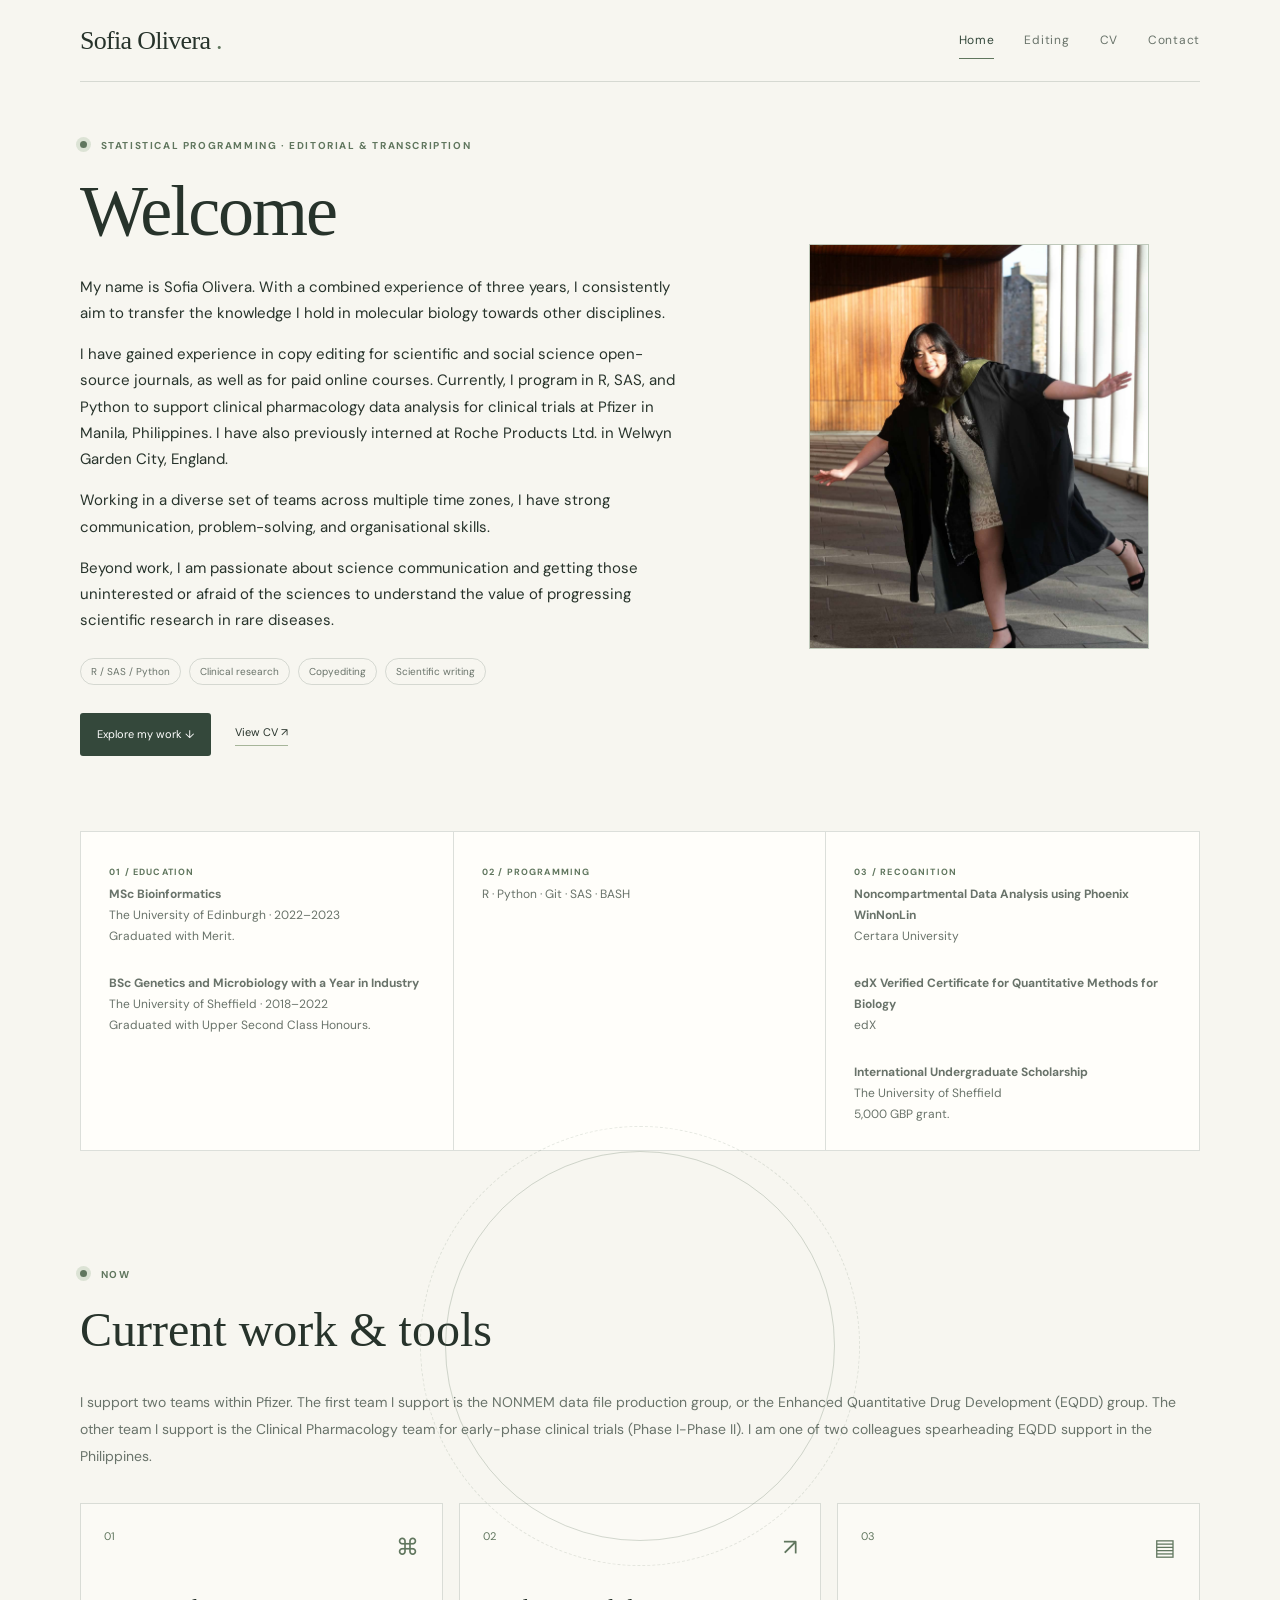
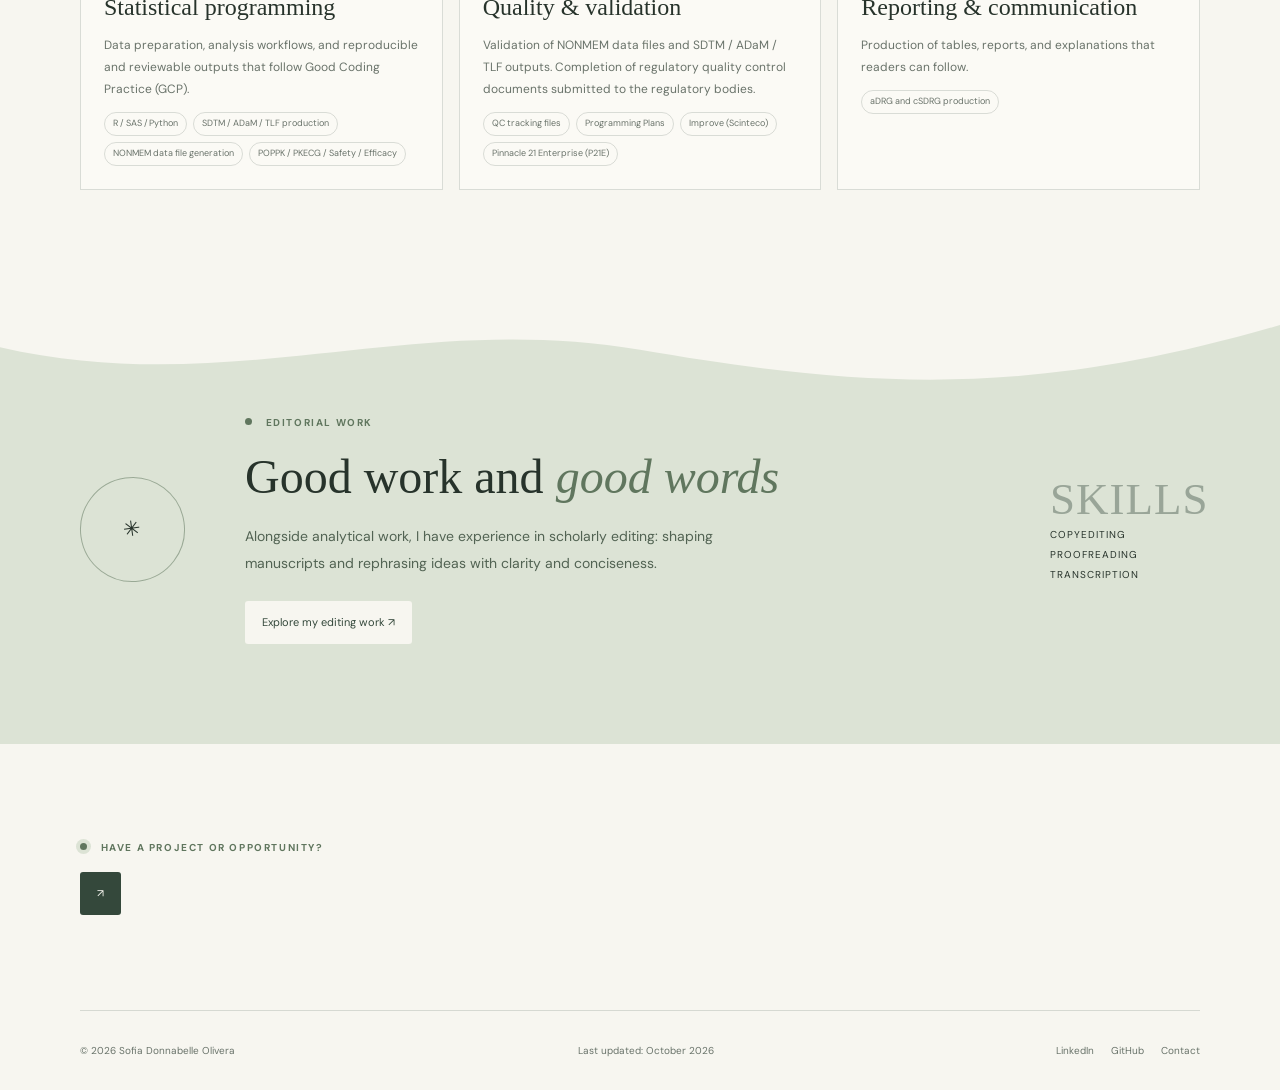
==== index.html @ 499074eb "Update index.html" ====
<!DOCTYPE html>
<html lang="en">
 <head>
  <meta charset="utf-8"/>
  <meta content="width=device-width,initial-scale=1" name="viewport"/>
  <meta content="Portfolio of Sofia Donnabelle Olivera, statistical programmer and publishing editor." name="description"/>
  <title>
   Sofia Donnabelle Olivera &mdash; Statistical Programming &amp; Editor
  </title>
  <link href="https://fonts.googleapis.com" rel="preconnect"/>
  <link href="https://fonts.googleapis.com/css2?family=DM+Sans:wght@400;500;600;700&amp;family=DM+Serif+Display&amp;display=swap" rel="stylesheet"/>
  <link href="styles.css" rel="stylesheet"/>
  <script defer="" src="script.js">
  </script>
 </head>
 <body>
  <header class="header">
   <a class="brand" href="index.html">
    Sofia Olivera
    <span>
     .
    </span>
   </a>
   <button aria-expanded="false" class="menu">
    Menu ＋
   </button>
   <nav aria-label="Main navigation">
    <a class="active" href="index.html">
     Home
    </a>
    <a href="editing.html">
     Editing
    </a>
    <a href="cv.html">
     CV
    </a>
    <a href="contact.html">
     Contact
    </a>
   </nav>
  </header>
  <main class="enter">
   <section class="hero wrap">
    <div class="hero-copy">
     <p class="eyebrow">
      Statistical programming &middot; Editorial &amp; transcription
     </p>
     <h1>
      Welcome
     </h1>
     <p>
      My name is Sofia Olivera. With a combined experience of three years, I consistently aim to transfer the knowledge I hold in molecular biology towards other disciplines. 
     </p>
     <p>
      I have gained experience in copy editing for scientific and social science open-source journals, as well as for paid online courses. Currently, I program in R, SAS, and Python to support clinical pharmacology data analysis for clinical trials at Pfizer in Manila, Philippines. I have also previously interned at Roche Products Ltd. in Welwyn Garden City, England.
     </p>
     <p>
      Working in a diverse set of teams across multiple time zones, I have strong communication, problem-solving, and organisational skills. 
      </p>
      <p>
      Beyond work, I am passionate about science communication and getting those uninterested or afraid of the sciences to understand the value of progressing scientific research in rare diseases.
     </p>
     <div class="tags">
      <span>
       R / SAS / Python
      </span>
      <span>
       Clinical research
      </span>
      <span>
       Copyediting
      </span>
      <span>
       Scientific writing
      </span>
     </div>
     <div class="actions">
      <a class="button" href="#work">
       Explore my work &darr;
      </a>
      <a class="link" href="cv.html">
       View CV &nearrow;
      </a>
     </div>
    </div>
    <div class="visual">
     <div class="orbit">
     </div>
     <div class="orbit two">
     </div>
     <div class="portrait">
      <img alt="Profile picture" src="Cropped%20Grad.jpeg"/>
     </div>
    </div>
   </section>
   <section class="profile wrap reveal">
    <article class="mini">
     <small>
      01 / Education
     </small>
     <p>
      <strong>
      MSc Bioinformatics
      </strong>
      <br/>
      The University of Edinburgh &middot; 2022–2023
      <br/>
      Graduated with Merit.
     </p>
      <br/>
     <p>
      <strong>
      BSc Genetics and Microbiology with a Year in Industry
      </strong>
      <br/>
      The University of Sheffield &middot; 2018–2022
      <br/>
      Graduated with Upper Second Class Honours.
     </p>
    </article>
    <article class="mini">
     <small>
      02 / Programming
     </small>
     <p>
      R &middot; Python &middot; Git &middot; SAS &middot; BASH
     </p>
    </article>
    <article class="mini">
     <small>
      03 / Recognition
     </small>
     <p>
      <strong>Noncompartmental Data Analysis using Phoenix WinNonLin</strong>
      <br/> Certara University 
     </p>
     <br/>
     <p>
      <strong>edX Verified Certificate for Quantitative Methods for Biology</strong>
      <br/> edX
     </p>
     <br/>
     <p>
      <strong>International Undergraduate Scholarship</strong>
      <br/>
      The University of Sheffield
      <br/>
      5,000 GBP grant.
     </p>
    </article>
   </section>
   <section class="section wrap" id="work">
    <div class="heading reveal">
     <div>
      <p class="eyebrow">
       Now
      </p>
      <h2>
       Current work &amp; tools
      </h2>
     </div>
    </div>
    <div class="work-description">
    <p>
     I support two teams within Pfizer. The first team I  support is the NONMEM data file production group, or the Enhanced Quantitative Drug Development (EQDD) group. The other team I support is the Clinical Pharmacology team for early-phase clinical trials (Phase I-Phase II). I am one of two colleagues spearheading EQDD support in the Philippines.
    </p>
    </div>
    <div class="cards">
     <article class="card reveal">
      <div class="cardtop">
       <span>
        01
       </span>
       <span class="symbol">
        ⌘
       </span>
      </div>
      <h3>
       Statistical programming
      </h3>
      <p>
       Data preparation, analysis workflows, and reproducible and reviewable outputs that follow Good Coding Practice (GCP).
      </p>
      <div class="cardtags">
       <span>
        R / SAS /Python
       </span>
       <span>
        SDTM / ADaM / TLF production
       </span>
       <span>
        NONMEM data file generation
       </span>
      <span>
       POPPK / PKECG / Safety / Efficacy
      </span>
      </div>
     </article>
     <article class="card reveal delay">
      <div class="cardtop">
       <span>
        02
       </span>
       <span class="symbol">
        &nearrow;
       </span>
      </div>
      <h3>
       Quality &amp; validation
      </h3>
      <p>
       Validation of NONMEM data files and SDTM / ADaM / TLF outputs. Completion of regulatory quality control documents submitted to the regulatory bodies.
      </p>
      <div class="cardtags">
       <span>
        QC tracking files
       </span>
       <span>
        Programming Plans
       </span>
       <span>
        Improve (Scinteco)
       </span>
       <span>
        Pinnacle 21 Enterprise (P21E)
       </span>
      </div>
     </article>
     <article class="card reveal delay2">
      <div class="cardtop">
       <span>
        03
       </span>
       <span class="symbol">
        ▤
       </span>
      </div>
      <h3>
       Reporting &amp; communication
      </h3>
      <p>
       Production of tables, reports, and explanations that readers can follow.
      </p>
      <div class="cardtags">
       <span>
        aDRG and cSDRG production
       </span>
      </div>
     </article>
    </div>
   </section>
   <div aria-hidden="true" class="wave">
    <svg preserveaspectratio="none" viewbox="0 0 1440 180">
     <path d="M0 80C260 180 460 10 720 85S1160 175 1440 38V180H0Z">
     </path>
    </svg>
   </div>
   <section class="editorial">
    <div class="editorial-inner wrap reveal">
     <div class="stamp">
      <b>
       ✳
      </b>
     </div>
     <div>
      <p class="eyebrow">
       Editorial work
      </p>
      <h2>
       Good work and
       <em>
        good words
       </em>
      </h2>
      <p class="intro">
       Alongside analytical work, I have experience in scholarly editing: shaping manuscripts and rephrasing ideas with clarity and conciseness.
      </p>
      <a class="button light" href="editing.html">
       Explore my editing work &nearrow;
      </a>
     </div>
     <div class="side">
      <b>
       Skills
      </b>
      Copyediting
      <br/>
      Proofreading
      <br/>
      Transcription
     </div>
    </div>
   </section>
   <section class="connect wrap reveal">
    <p class="eyebrow">
     Have a project or opportunity?
    </p>
     <a aria-label="Contact" class="button dark" href="contact.html">
      &nearrow;
     </a>
    </div>
   </section>
  </main>
  <footer class="wrap">
   <span>
    &copy;
    <span data-year="">
    </span>
    Sofia Donnabelle Olivera
   </span>
   <span>
    Last updated: October 2026
   </span>
   <div class="footlinks">
    <a href="www.linkedin.com/in/sofia-donnabelle-olivera">
     LinkedIn
    </a>
    <a href="https://github.com/oliveramds/">
     GitHub
    </a>
    <a href="contact.html">
     Contact
    </a>
   </div>
  </footer>
 </body>
</html>
---- styles.css ----
:root {
    --paper:#f7f6f0;
    --cream:#efeee5;
    --sage:#a6b59a;
    --sage-light:#dce3d5;
    --sage-dark:#60765e;
    --forest:#34483b;
    --ink:#27332b;
    --muted:#69736a;
    --line:rgba(52,72,59,.17);
    --white:#fffefa;
    --serif:Georgia,'Times New Roman',serif;
    --sans:'DM Sans',Arial,sans-serif
}
* {
    box-sizing:border-box
}
html {
    scroll-behavior:smooth;
    scroll-padding-top:90px
}
body {
    margin:0;
    background:var(--paper);
    color:var(--ink);
    font:15px/1.75 var(--sans);
    -webkit-font-smoothing:antialiased
}
a {
    color:inherit;
    text-decoration:none
}
::selection {
    background:var(--sage-light)
}
.wrap {
    width:min(1120px,calc(100% - 48px));
    margin:auto
}
.header {
    height:82px;
    border-bottom:1px solid var(--line);
    display:flex;
    align-items:center;
    justify-content:space-between;
    width:min(1120px,calc(100% - 48px));
    margin:auto
}
.brand {
    font:26px var(--serif);
    letter-spacing:-.7px
}
.brand span {
    color:var(--sage-dark)
}
nav {
    display:flex;
    gap:30px
}
nav a {
    font-size:12px;
    letter-spacing:.06em;
    color:var(--muted);
    padding:8px 0;
    position:relative
}
nav a:after {
    content:'';
    position:absolute;
    bottom:0;
    left:0;
    right:100%;
    height:1px;
    background:var(--sage-dark);
    transition:right .3s
}
nav a:hover:after,nav a.active:after {
    right:0
}
nav a.active,nav a:hover {
    color:var(--forest)
}
.menu {
    display:none;
    background:none;
    border:1px solid var(--line);
    padding:8px 12px;
    color:var(--forest);
    border-radius:20px
}
.eyebrow {
    font-size:10px;
    letter-spacing:.16em;
    text-transform:uppercase;
    color:var(--sage-dark);
    font-weight:bold;
    margin:0 0 18px
}
.eyebrow:before {
    content:' ';
    display:inline-block;
    width:7px;
    height:7px;
    background:var(--sage-dark);
    border-radius:50%;
    margin:0 10px 1px 0;
    box-shadow:0 0 0 4px var(--sage-light)
}
h1,h2,h3 {
    font-weight:400
}
h1 {
    font:clamp(46px,6vw,72px)/1.07 var(--serif);
    letter-spacing:-2px;
    margin:0 0 24px
}
h1 em,h2 em {
    color:var(--sage-dark);
    font-weight:400
}
.intro {
    max-width:540px;
    color:var(--muted);
    font-size:14px;
    line-height:1.95
}
.hero {
    min-height:600px;
    display:grid;
    grid-template-columns:1.15fr .85fr;
    gap:7%;
    align-items:center;
    padding-top:55px;
    padding-bottom:75px
}
.tags {
    display:flex;
    flex-wrap:wrap;
    gap:8px;
    margin:24px 0 28px
}
.tags span {
    border:1px solid var(--line);
    border-radius:30px;
    padding:4px 10px;
    font-size:10px;
    color:var(--muted)
}
.actions {
    display:flex;
    gap:24px;
    align-items:center
}
.button {
    display:inline-flex;
    align-items:center;
    gap:18px;
    padding:12px 17px;
    background:var(--forest);
    color:white;
    border-radius:3px;
    font-size:11px;
    transition:transform .25s,background .25s
}
.button:hover {
    transform:translateY(-3px);
    background:#24372b
}
.link {
    display:inline-flex;
    gap:9px;
    border-bottom:1px solid var(--sage);
    padding-bottom:3px;
    font-size:11px
}
.portrait {
    height:405px;
    width:min(100%,340px);
    margin:auto;
    position:relative;
    border-radius:4;
    background:var(--sage-light);
    border:1px solid var(--line);
    display:grid;
    place-items:center;
    overflow:hidden
}
.portrait img {
    width:100%;
    height:100%;
    object-fit:cover
}
.portrait-note {
    position:absolute;
    right:-18px;
    bottom:25px;
    background:var(--white);
    box-shadow:0 12px 30px #34483b16;
    padding:13px 17px;
    font:15px/1.4 var(--serif)
}
.orbit {
    position:absolute;
    border:1px solid #60765e44;
    border-radius:50%;
    width:390px;
    height:390px;
    left:50%;
    top:50%;
    transform:translate(-50%,-50%);
    pointer-events:none
}
.orbit.two {
    width:440px;
    height:440px;
    border-style:dashed;
    opacity:.6
}
.profile {
    display:grid;
    grid-template-columns:repeat(3,1fr);
    background:var(--white);
    border:1px solid var(--line);
    margin-bottom:115px
}
.mini {
    padding:25px 28px;
    border-right:1px solid var(--line)
}
.mini:last-child {
    border:0
}
.mini small,.sample small {
    color:var(--sage-dark);
    font-size:9px;
    font-weight:bold;
    letter-spacing:.13em;
    text-transform:uppercase
}
.mini h2 {
    font:22px/1.3 var(--serif);
    margin:13px 0 7px
}
.mini p {
    font-size:12px;
    color:var(--muted);
    margin:0
}
.section {
    padding-bottom:115px
}
.heading {
    display:flex;
    justify-content:space-between;
    align-items:end;
    gap:30px;
    margin-bottom:32px
}
.heading h2,.editorial h2,.connect h2,.edit-intro h2 {
    font:clamp(35px,4vw,48px)/1.15 var(--serif);
    margin:0
}
.heading .intro {
    max-width:330px;
    font-size:12px;
    margin-bottom:4px
}
.cards {
    display:grid;
    grid-template-columns:repeat(3,1fr);
    gap:16px
}
.card {
    padding:23px;
    border:1px solid var(--line);
    background:#fffefa88;
    min-height:245px;
    transition:transform .3s,background .3s,border .3s
}
.card:hover {
    transform:translateY(-5px);
    background:var(--white);
    border-color:#60765e80
}
.cardtop {
    display:flex;
    justify-content:space-between;
    color:var(--sage-dark);
    font-size:11px
}
.symbol {
    font-size:23px
}
.card h3 {
    font:24px/1.25 var(--serif);
    margin:25px 0 10px
}
.card p {
    font-size:12px;
    color:var(--muted);
    line-height:1.85
}
.cardtags {
    display:flex;
    gap:6px;
    flex-wrap:wrap
}
.cardtags span {
    font-size:9px;
    border:1px solid var(--line);
    border-radius:20px;
    padding:3px 8px;
    color:var(--muted)
}
.note {
    font-size:10px;
    color:var(--muted);
    margin-top:22px
}
.wave {
    height:95px;
    margin-bottom:-1px
}
.wave svg {
    width:100%;
    height:100%;
    display:block
}
.wave path {
    fill:var(--sage-light)
}
.editorial {
    background:var(--sage-light);
    padding:15px 0 100px
}
.editorial-inner {
    display:grid;
    grid-template-columns:120px 1fr 150px;
    gap:45px;
    align-items:center
}
.stamp {
    width:105px;
    height:105px;
    border:1px solid #60765e88;
    border-radius:50%;
    display:grid;
    place-content:center;
    text-align:center;
    font:14px/1.4 var(--serif);
    transform:rotate(-8deg)
}
.stamp b {
    font-size:21px;
    font-weight:normal
}
.editorial .intro {
    color:#526353;
    max-width:500px;
    margin:18px 0 24px
}
.button.light {
    background:var(--paper);
    color:var(--forest)
}
.button.dark {
    background: var(--forest);
    color: var(--paper);
}
.side {
    font-size:10px;
    line-height:2;
    letter-spacing:.1em;
    text-transform:uppercase
}
.side b {
    font:45px var(--serif);
    color:#34483b66;
    display:block
}
.connect {
    padding-top:95px;
    padding-bottom:95px
}
.connect .eyebrow {
    margin-bottom:15px
}
.connect-row {
    display:flex;
    align-items:end;
    justify-content:space-between
}
.round {
    width:56px;
    height:56px;
    border:1px solid var(--sage-dark);
    border-radius:50%;
    display:grid;
    place-items:center;
    font-size:22px;
    transition:.25s
}
.round:hover {
    background:var(--forest);
    color:white;
    transform:rotate(45deg)
}
footer {
    border-top:1px solid var(--line);
    min-height:80px;
    display:flex;
    justify-content:space-between;
    align-items:center;
    gap:18px;
    color:var(--muted);
    font-size:10px
}
.footlinks {
    display:flex;
    gap:17px
}
.footlinks a:hover {
    color:var(--forest)
}
.innerhero {
    padding:95px 0 65px
}
.innerhero h1 {
    margin-bottom:20px
}
.narrow {
    max-width:570px
}
.indexline {
    display:flex;
    gap:25px;
    flex-wrap:wrap;
    border-top:1px solid var(--line);
    padding-top:22px;
    margin-top:28px;
    color:var(--sage-dark);
    font-size:10px;
    text-transform:uppercase;
    letter-spacing:.1em
}
.editlayout {
    display:grid;
    grid-template-columns:.85fr 1.15fr;
    gap:75px;
    padding:30px 0 100px
}
.edit-intro h2 {
    margin-bottom:20px
}
.edit-intro p:last-child {
    color:var(--muted);
    font-size:13px
}
.service {
    display:grid;
    grid-template-columns:35px 1fr 20px;
    gap:15px;
    padding:23px 0;
    border-top:1px solid var(--line)
}
.service small {
    color:var(--sage-dark)
}
.service h3 {
    font:23px var(--serif);
    margin:0 0 7px
}
.service p {
    font-size:12px;
    color:var(--muted);
    margin:0
}
.samples {
    background:var(--cream);
    padding:75px 0
}
.samplegrid {
    display:grid;
    grid-template-columns:repeat(2,1fr);
    gap:16px
}
.sample {
    background:var(--white);
    border:1px solid var(--line);
    padding:28px;
    min-height:225px
}
.sample h3 {
    font:26px var(--serif);
    margin:23px 0 10px
}
.sample p {
    font-size:12px;
    color:var(--muted)
}
.cvsection {
    display:grid;
    grid-template-columns:190px 1fr;
    gap:45px;
    padding:32px 0;
    border-top:1px solid var(--line)
}
.cvlabel {
    font-size:10px;
    color:var(--sage-dark);
    letter-spacing:.13em;
    text-transform:uppercase
}
.timeline {
    margin-bottom:30px
}
.timeline small {
    color:var(--sage-dark);
    font-size:10px;
    text-transform:uppercase;
    letter-spacing:.08em
}
.timeline h2 {
    font:26px var(--serif);
    margin:4px 0
}
.timeline p,.timeline li,.skill p {
    font-size:12px;
    color:var(--muted)
}
.skillgrid {
    display:grid;
    grid-template-columns:1fr 1fr;
    gap:18px
}
.skill h3 {
    font:20px var(--serif);
    margin-bottom:6px
}
.contacthero {
    display:grid;
    grid-template-columns:1fr .6fr;
    align-items:center;
    gap:70px;
    padding:85px 0 65px
}
.contactbadge {
    width:215px;
    height:215px;
    border:1px solid var(--sage);
    border-radius:50%;
    display:grid;
    place-content:center;
    text-align:center;
    font:22px/1.4 var(--serif);
    justify-self:center;
    transform:rotate(5deg)
}
.contactrow {
    display:grid;
    grid-template-columns:130px 1fr 20px;
    gap:15px;
    padding:22px 0;
    border-top:1px solid var(--line);
    align-items:center
}
.contactrow span:first-child {
    font-size:10px;
    color:var(--sage-dark);
    text-transform:uppercase;
    letter-spacing:.1em
}
.contactrow strong {
    font:23px var(--serif);
    font-weight:normal;
    overflow-wrap:anywhere
}
.contactnote {
    font-size:10px;
    color:var(--muted);
    padding-bottom:75px
}
.smallnote {
    font-size:10px;
    color:var(--muted)
}
.enter {
    animation:enter .45s ease both
}
.reveal {
    opacity:0;
    transform:translateY(16px);
    transition:opacity .65s ease,transform .65s cubic-bezier(.2,.7,.2,1)
}
.reveal.visible {
    opacity:1;
    transform:none
}
.delay {
    transition-delay:.12s
}
.delay2 {
    transition-delay:.22s
}
@keyframes enter {
    from {
        opacity:0;
        transform:translateY(8px)
    }
    to {
        opacity:1;
        transform:none
    }
}
@media(prefers-reduced-motion:reduce) {
    *,*:before,*:after {
        animation-duration:.01ms!important;
        transition-duration:.01ms!important;
        scroll-behavior:auto!important
    }
    .reveal {
        opacity:1;
        transform:none
    }
}
@media(max-width:800px) {
    .hero {
        gap:28px
    }
    .portrait {
        height:330px
    }
    .profile .mini {
        padding:22px 17px
    }
    .editorial-inner {
        grid-template-columns:85px 1fr 100px;
        gap:24px
    }
    .stamp {
        width:80px;
        height:80px
    }
    .editlayout {
        gap:35px
    }
    .contacthero {
        gap:30px
    }
}
@media(max-width:620px) {
    .wrap,.header {
        width:calc(100% - 36px)
    }
    .header {
        height:72px
    }
    .menu {
        display:block
    }
    nav {
        display:none;
        position:absolute;
        top:61px;
        left:0;
        right:0;
        background:var(--white);
        border:1px solid var(--line);
        padding:12px 18px;
        box-shadow:0 12px 28px #34483b12;
        flex-direction:column;
        gap:5px
    }
    nav.open {
        display:flex
    }
    nav a {
        padding:9px 0
    }
    .hero {
        grid-template-columns:1fr;
        padding-top:38px;
        gap:32px
    }
    .visual {
        order:0
    }
    .hero-copy {
        order:1
    }
    .portrait {
        height:285px;
        width:230px
    }
    .orbit {
        width:280px;
        height:280px
    }
    .orbit.two {
        width:315px;
        height:315px
    }
    .portrait-note {
        right:-34px;
        bottom:15px;
        font-size:12px;
        padding:10px 12px
    }
    h1 {
        font-size:clamp(43px,12vw,58px);
        letter-spacing:-1.5px
    }
    .profile {
        grid-template-columns:1fr;
        margin-bottom:75px
    }
    .mini {
        border-right:0;
        border-bottom:1px solid var(--line);
        padding:20px 22px
    }
    .mini:last-child {
        border-bottom:0
    }
    .section {
        padding-bottom:75px
    }
    .heading {
        display:block
    }
    .heading .intro {
        margin-top:15px
    }
    .cards,.samplegrid {
        grid-template-columns:1fr
    }
    .card {
        min-height:auto
    }
    .editorial {
        padding:10px 0 70px
    }
    .editorial-inner {
        grid-template-columns:1fr;
        gap:22px
    }
    .stamp {
        width:75px;
        height:75px
    }
    .side {
        display:none
    }
    .connect {
        padding:70px 0
    }
    .connect-row h2 {
        font-size:36px
    }
    .round {
        width:48px;
        height:48px;
        flex-shrink:0
    }
    footer {
        padding:20px 0;
        flex-wrap:wrap
    }
    footer>span:nth-child(2) {
        display:none
    }
    .innerhero {
        padding:65px 0 45px
    }
    .editlayout {
        grid-template-columns:1fr;
        gap:28px;
        padding:20px 0 70px
    }
    .samples {
        padding:60px 0
    }
    .cvsection {
        grid-template-columns:1fr;
        gap:10px;
        padding:25px 0
    }
    .skillgrid {
        grid-template-columns:1fr
    }
    .contacthero {
        grid-template-columns:1fr;
        padding:65px 0 50px;
        gap:30px
    }
    .contactbadge {
        width:165px;
        height:165px;
        justify-self:start;
        margin-left:18px;
        font-size:18px
    }
    .contactrow {
        grid-template-columns:70px 1fr 15px;
        gap:9px
    }
    .contactrow strong {
        font-size:17px
    }
    .contactnote {
        padding-bottom:50px
    }
}
.work-description {
    width: 100%;
    max-width: none;
    margin: 0 0 32px;
    color: var(--muted);
    font-size: 14px;
    line-height: 1.95;
}
.work-description p {
    margin: 0;
}
.sample-link {
    display: inline-flex;
    align-items: center;
    gap: 6px;
    color: var(--sage);
    font-weight: 600;
    text-decoration: underline;
    text-decoration-thickness: 1px;
    text-underline-offset: 4px;
    transition: color 0.2s ease;
}

.sample-link:hover {
    color: var(--ink);
}

.sample-link span {
    display: inline-block;
    transition: transform 0.2s ease;
}

.sample-link:hover span {
    transform: translate(3px, -3px);
}

.sample-link:focus-visible {
    outline: 2px solid var(--sage);
    outline-offset: 4px;
}
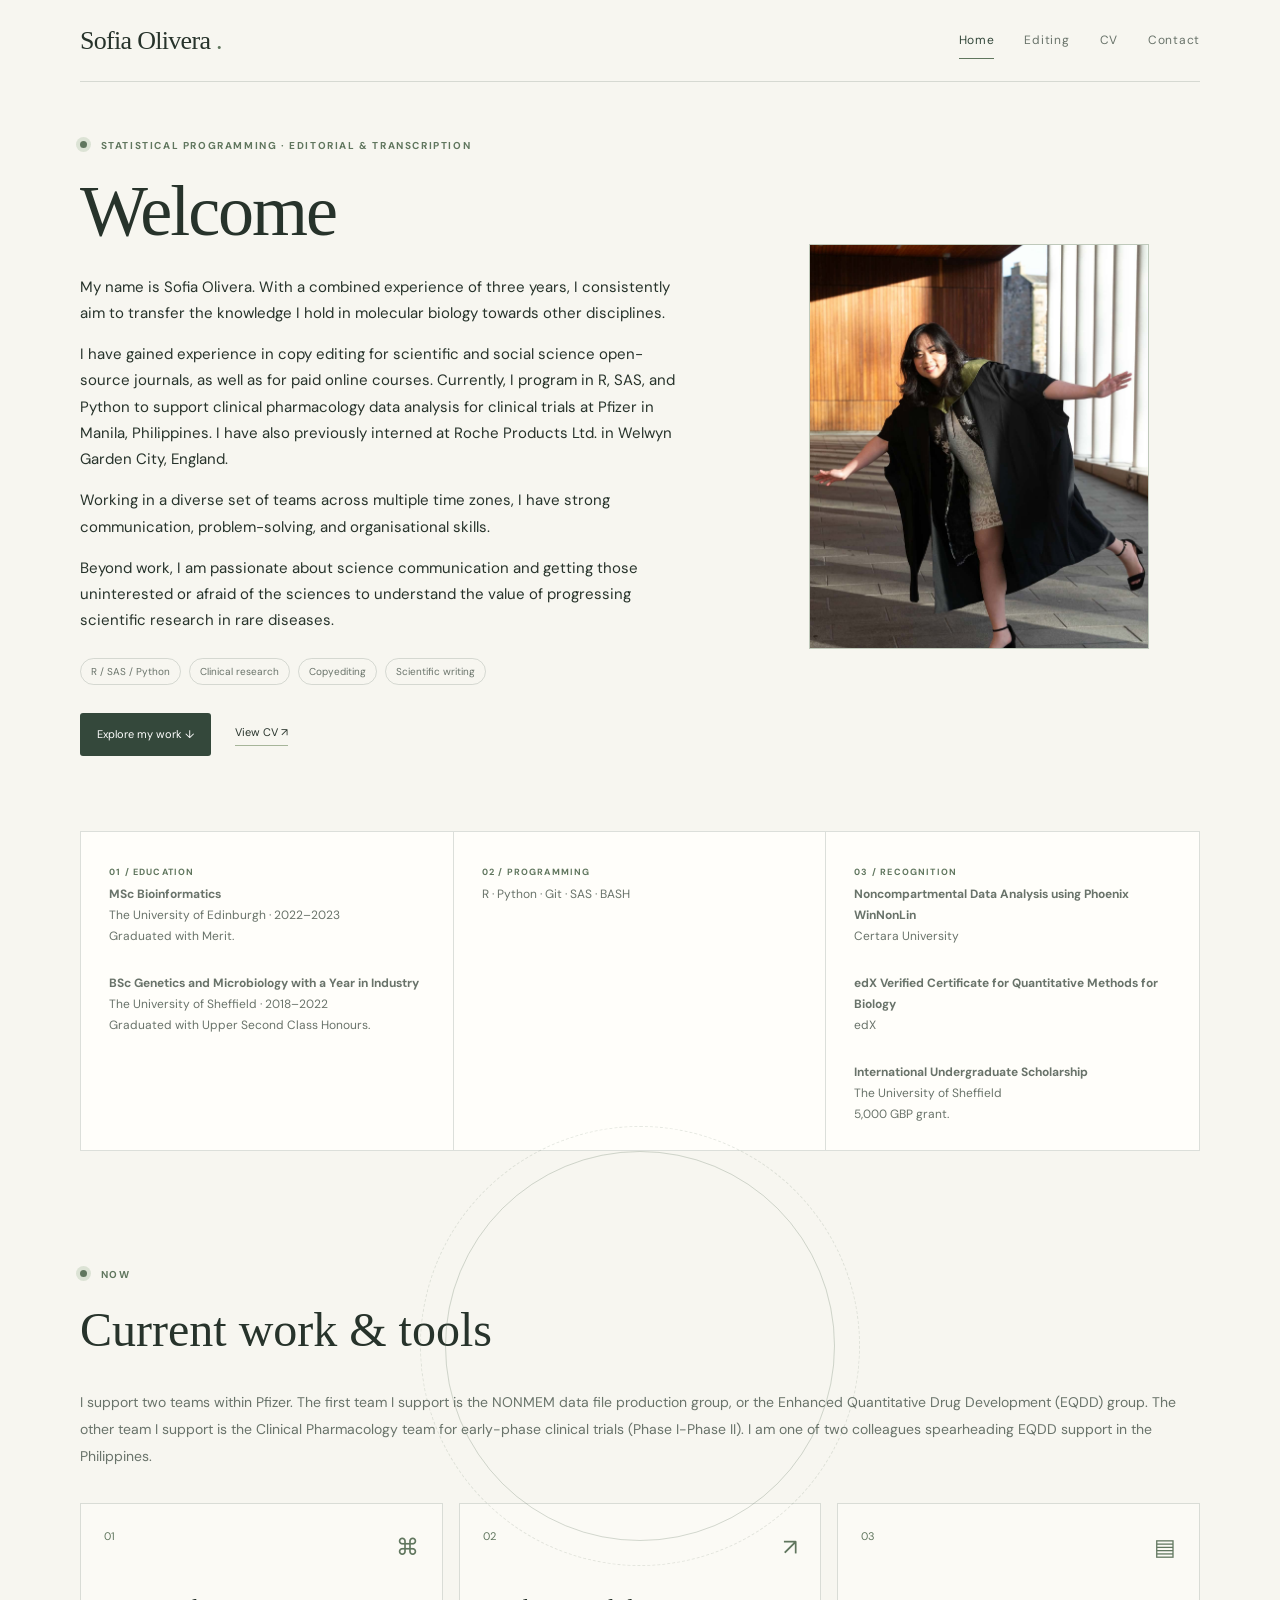
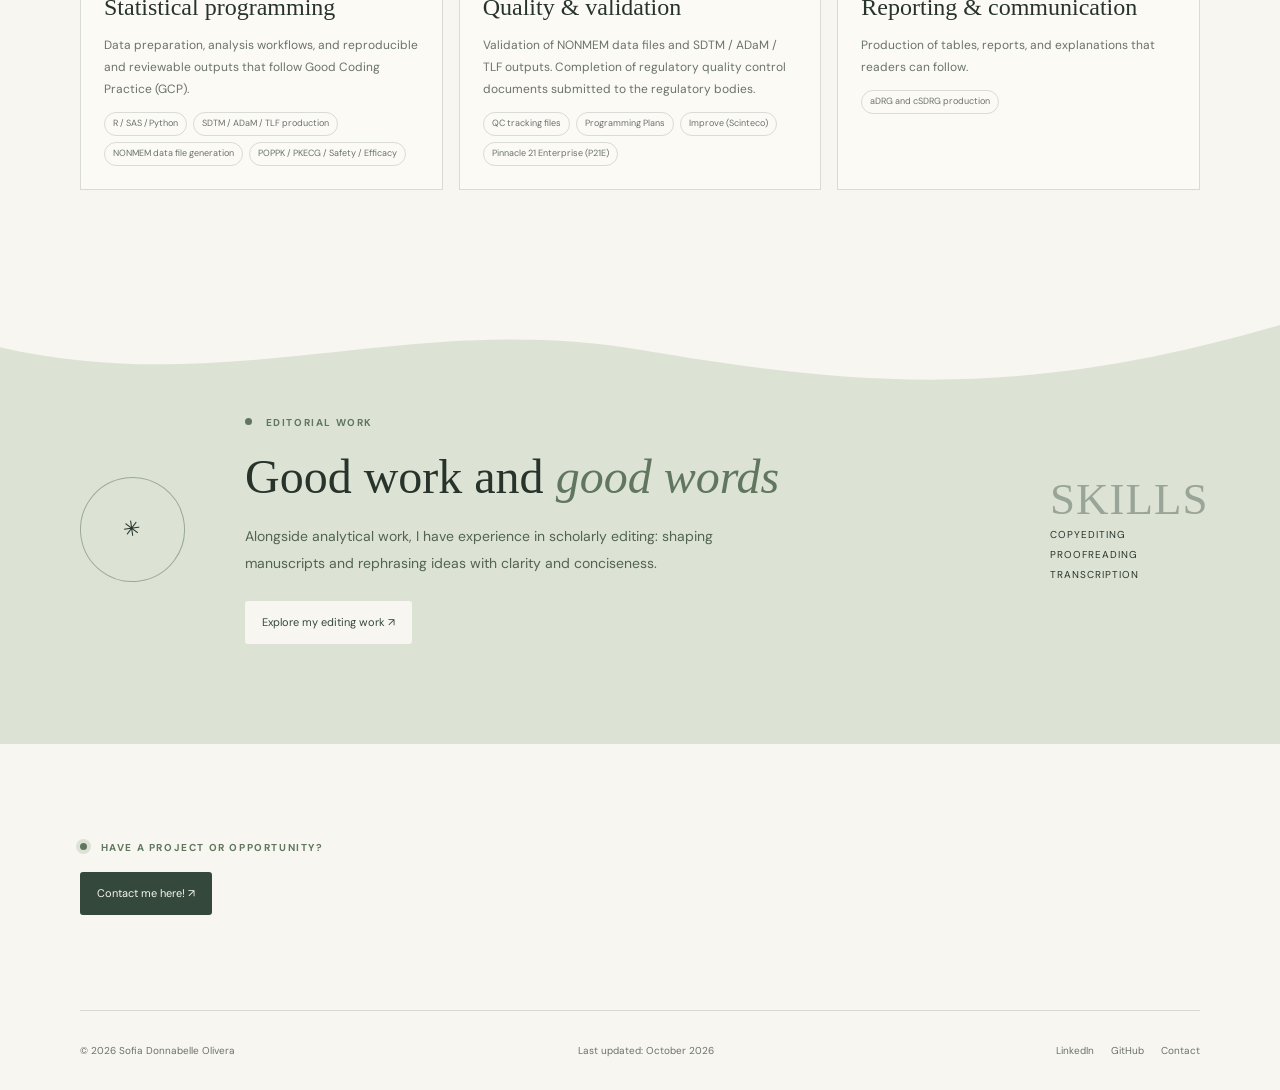
==== commit 4a6fa664: "Update index.html" ====
--- a/index.html
+++ b/index.html
@@ -296,7 +296,7 @@
      Have a project or opportunity?
     </p>
      <a aria-label="Contact" class="button dark" href="contact.html">
-      &nearrow;
+      Contact me here! &nearrow;
      </a>
     </div>
    </section>
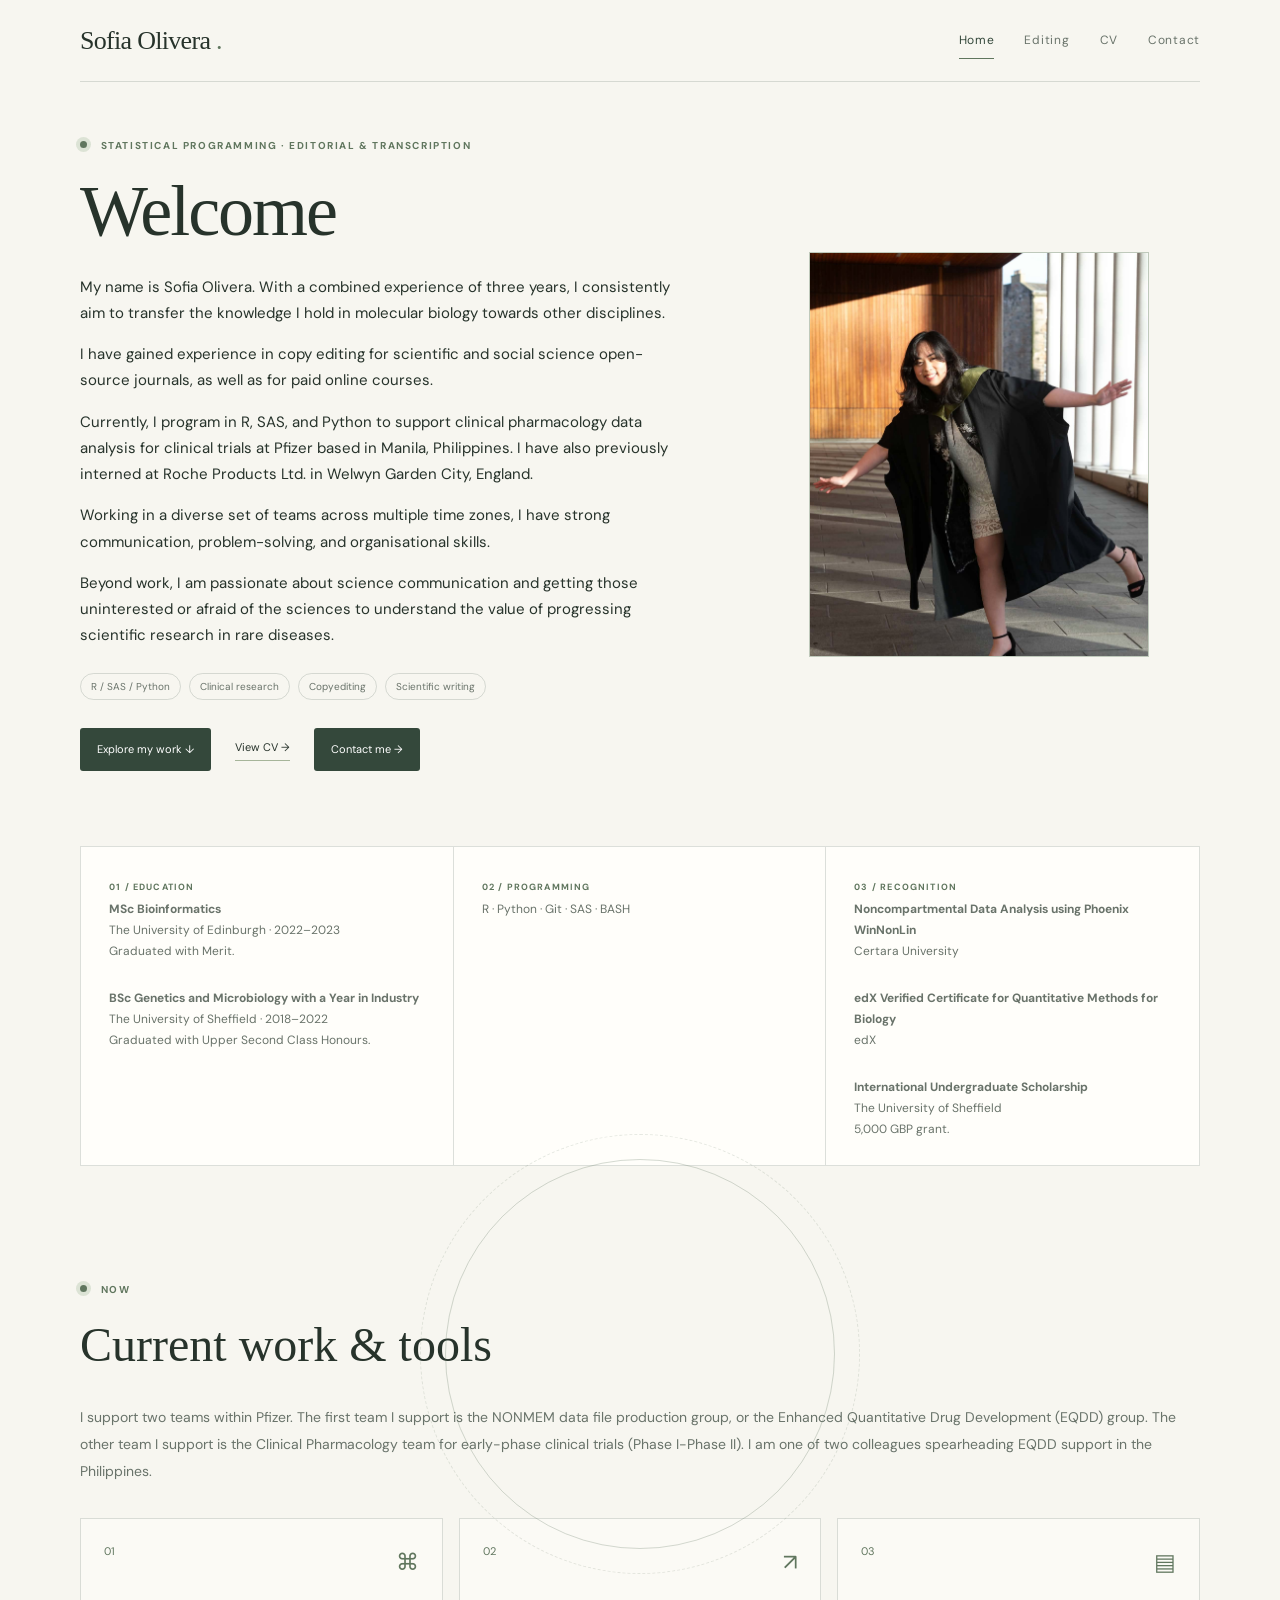
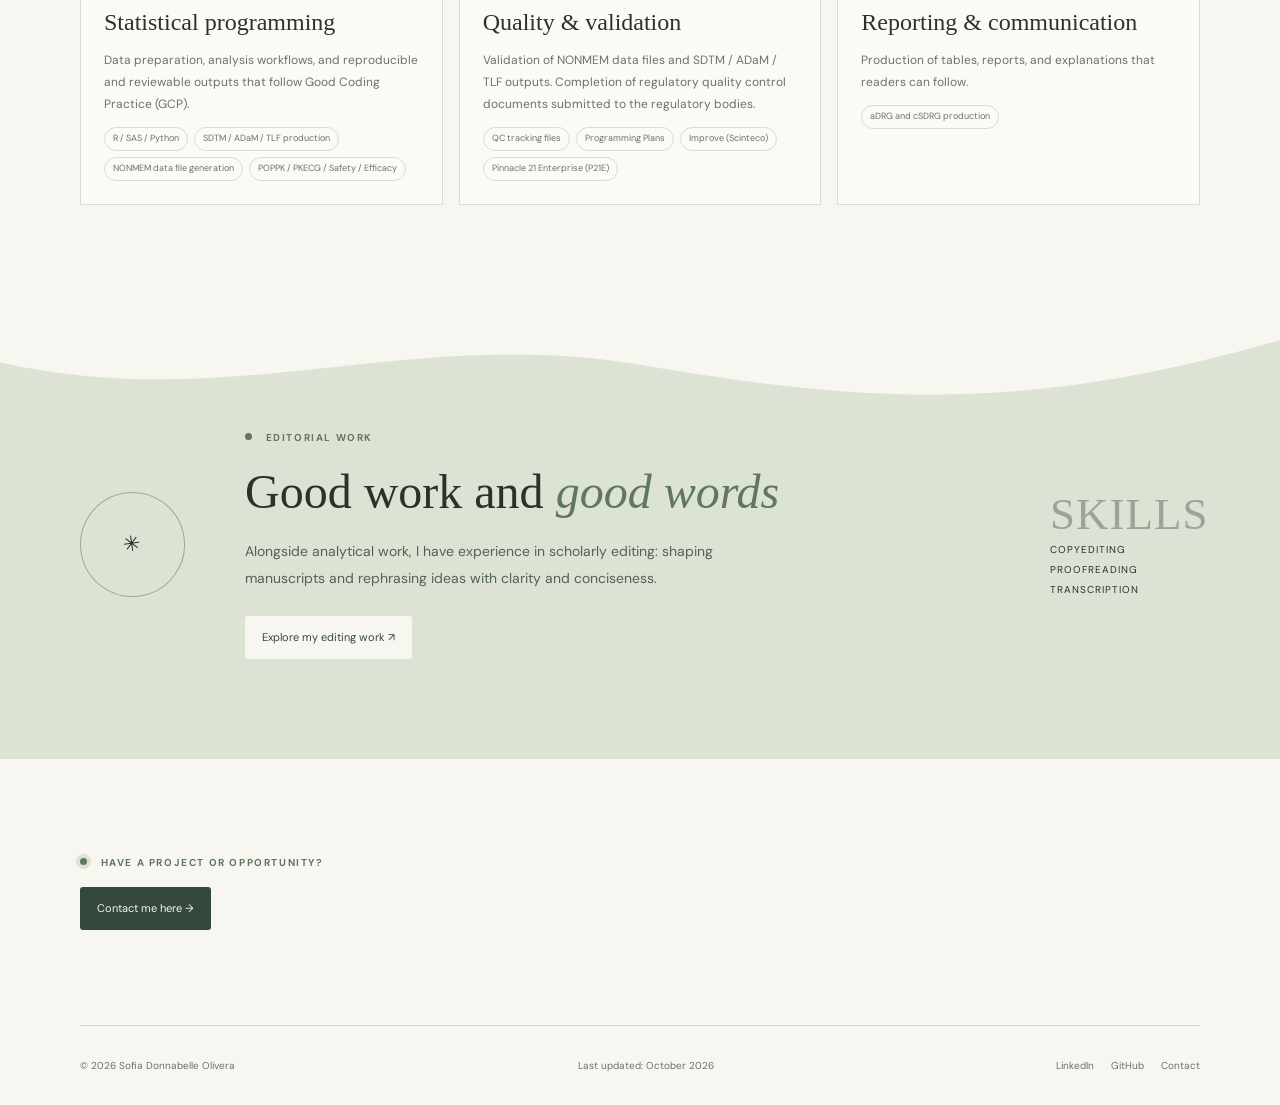
==== commit 5e287586: "Update index.html" ====
--- a/index.html
+++ b/index.html
@@ -52,7 +52,10 @@
       My name is Sofia Olivera. With a combined experience of three years, I consistently aim to transfer the knowledge I hold in molecular biology towards other disciplines. 
      </p>
      <p>
-      I have gained experience in copy editing for scientific and social science open-source journals, as well as for paid online courses. Currently, I program in R, SAS, and Python to support clinical pharmacology data analysis for clinical trials at Pfizer in Manila, Philippines. I have also previously interned at Roche Products Ltd. in Welwyn Garden City, England.
+      I have gained experience in copy editing for scientific and social science open-source journals, as well as for paid online courses. 
+     </p>
+     <p>
+      Currently, I program in R, SAS, and Python to support clinical pharmacology data analysis for clinical trials at Pfizer based in Manila, Philippines. I have also previously interned at Roche Products Ltd. in Welwyn Garden City, England.
      </p>
      <p>
       Working in a diverse set of teams across multiple time zones, I have strong communication, problem-solving, and organisational skills. 
@@ -79,7 +82,10 @@
        Explore my work &darr;
       </a>
       <a class="link" href="cv.html">
-       View CV &nearrow;
+       View CV &rarr;
+      </a>
+      <a class="button" href="contact.html">
+       Contact me &rarr;
       </a>
      </div>
     </div>
@@ -183,7 +189,7 @@
       </p>
       <div class="cardtags">
        <span>
-        R / SAS /Python
+        R / SAS / Python
        </span>
        <span>
         SDTM / ADaM / TLF production
@@ -296,7 +302,7 @@
      Have a project or opportunity?
     </p>
      <a aria-label="Contact" class="button dark" href="contact.html">
-      Contact me here! &nearrow;
+      Contact me here &rarr;
      </a>
     </div>
    </section>
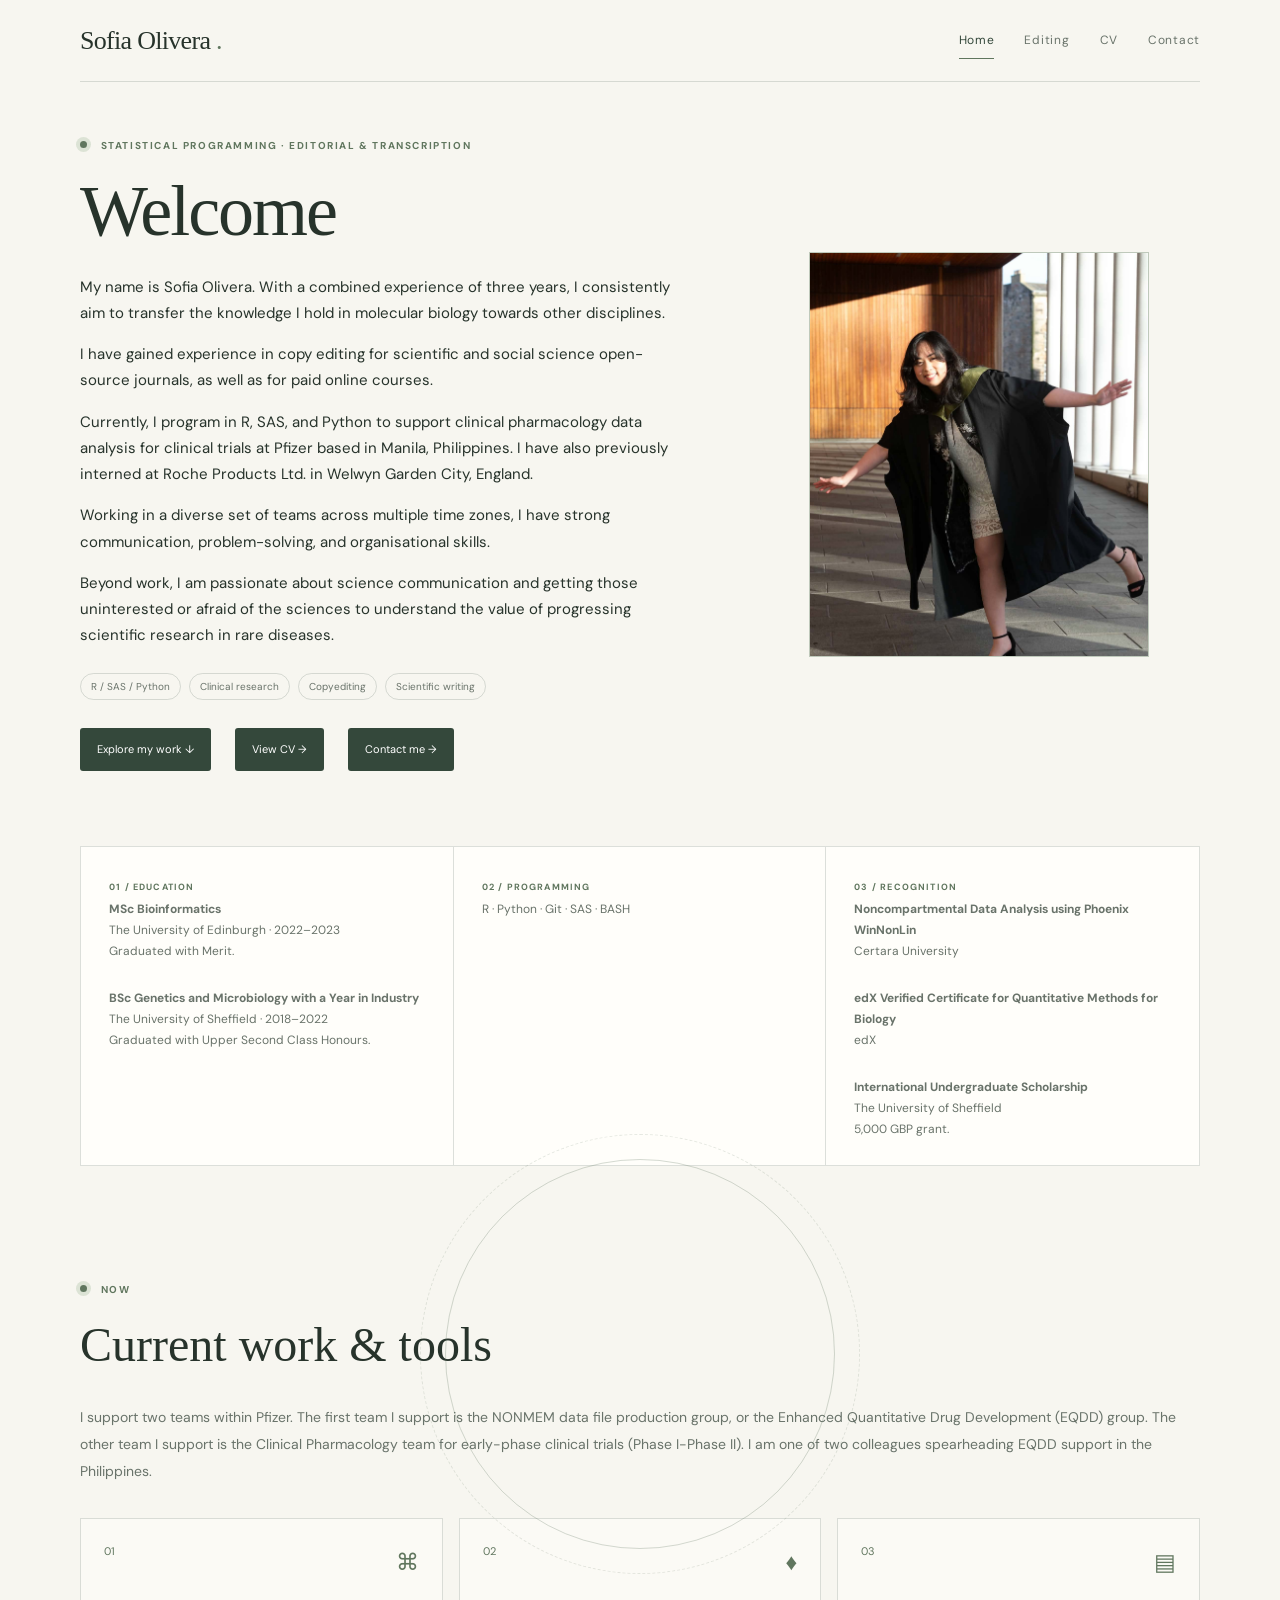
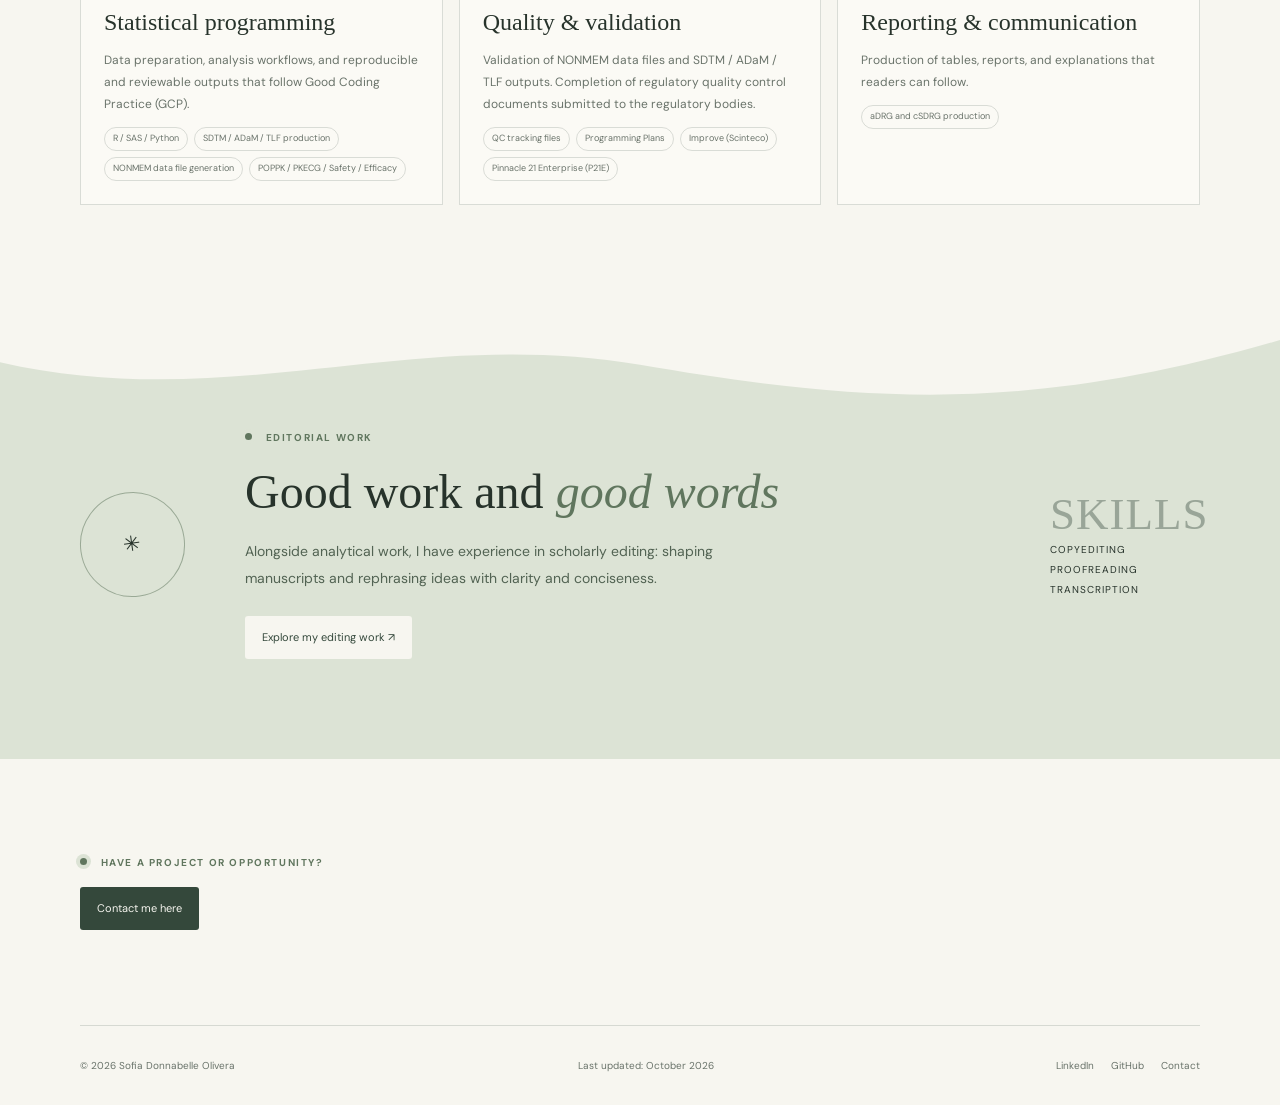
==== commit 8501326c: "Update index.html" ====
--- a/index.html
+++ b/index.html
@@ -81,7 +81,7 @@
       <a class="button" href="#work">
        Explore my work &darr;
       </a>
-      <a class="link" href="cv.html">
+      <a class="button" href="cv.html">
        View CV &rarr;
       </a>
       <a class="button" href="contact.html">
@@ -208,7 +208,7 @@
         02
        </span>
        <span class="symbol">
-        &nearrow;
+        &diams;
        </span>
       </div>
       <h3>
@@ -302,7 +302,7 @@
      Have a project or opportunity?
     </p>
      <a aria-label="Contact" class="button dark" href="contact.html">
-      Contact me here &rarr;
+      Contact me here
      </a>
     </div>
    </section>
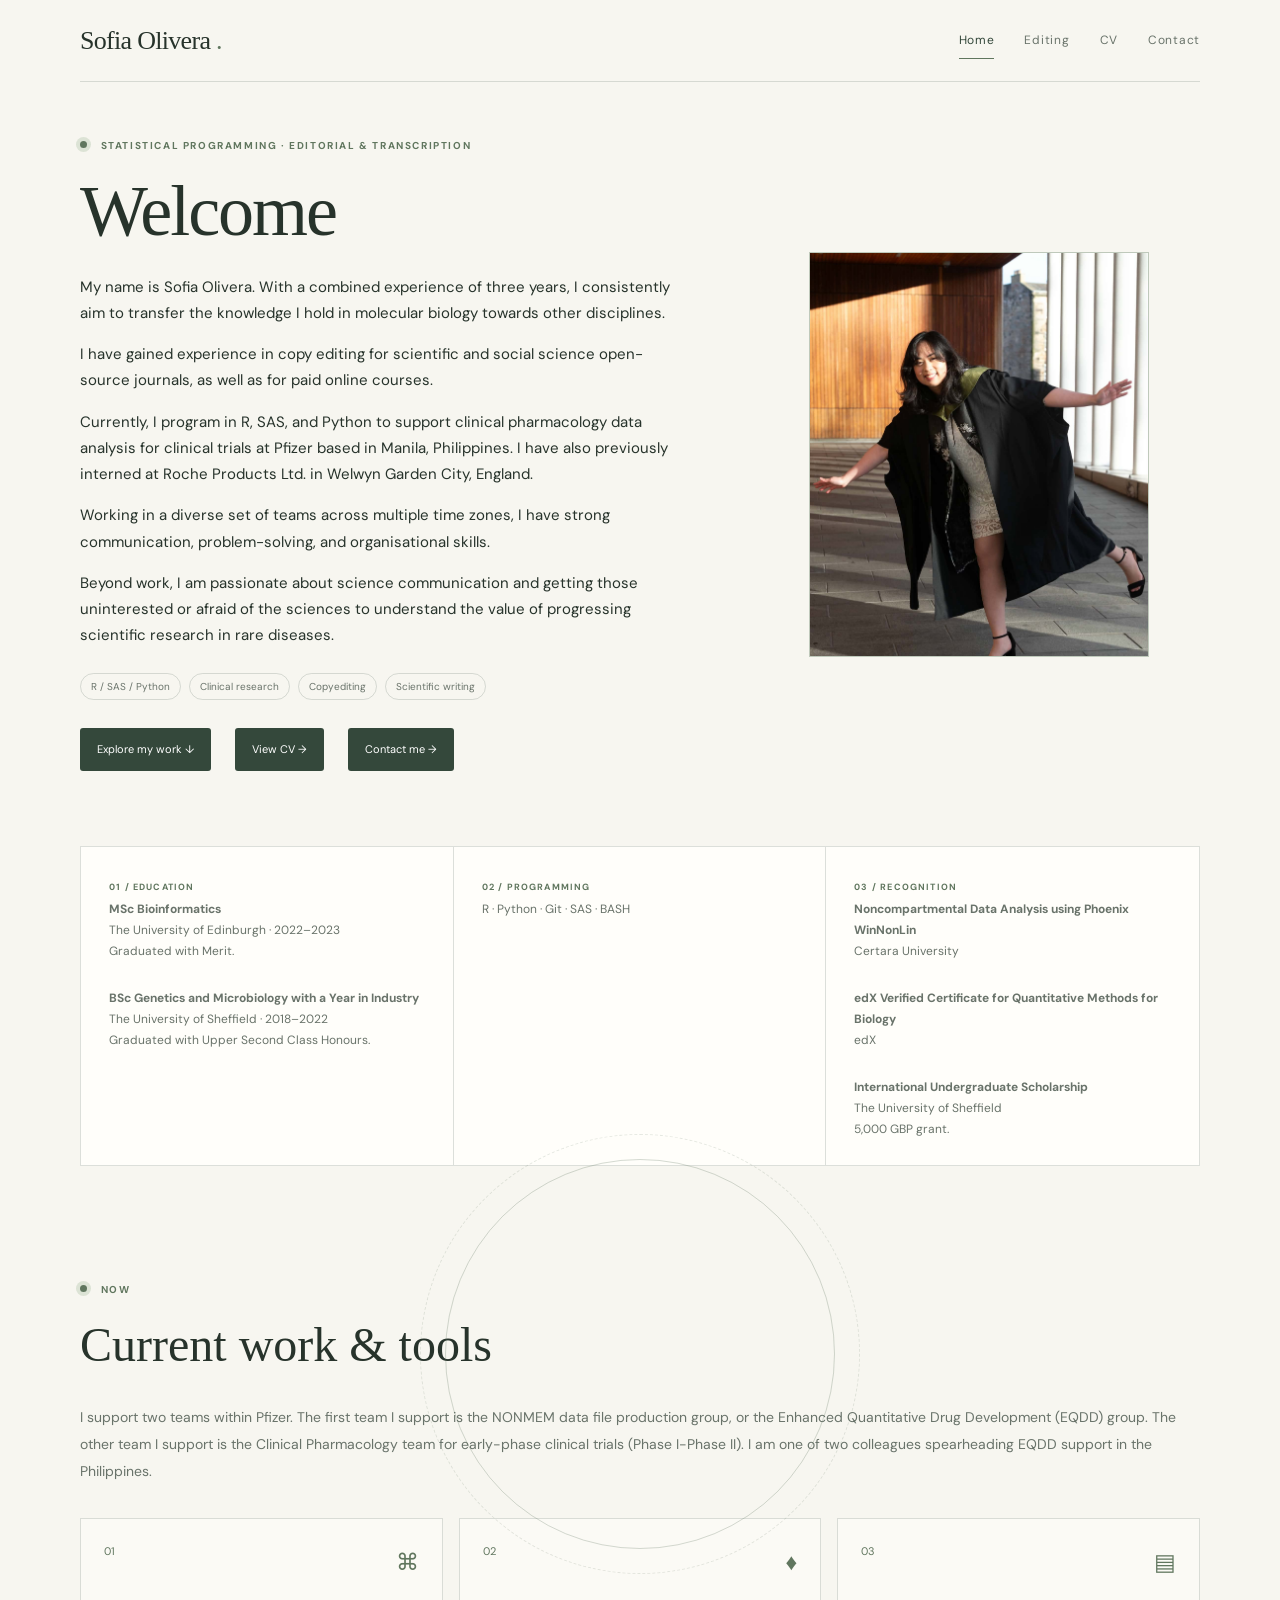
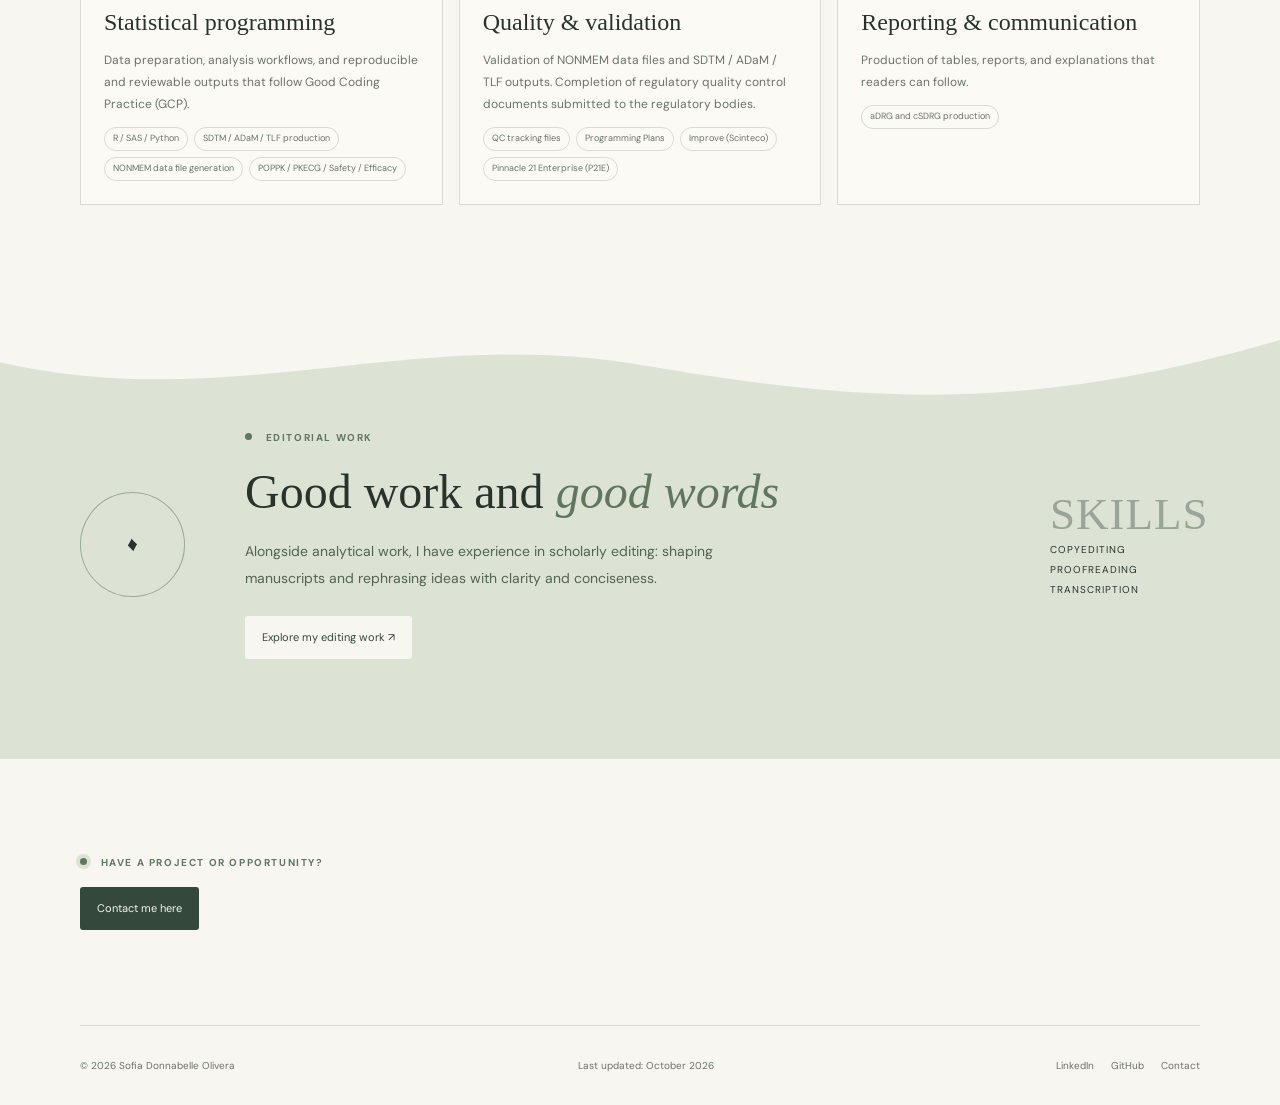
==== commit ed474e46: "Update index.html" ====
--- a/index.html
+++ b/index.html
@@ -265,7 +265,7 @@
     <div class="editorial-inner wrap reveal">
      <div class="stamp">
       <b>
-       ✳
+       &diams;
       </b>
      </div>
      <div>
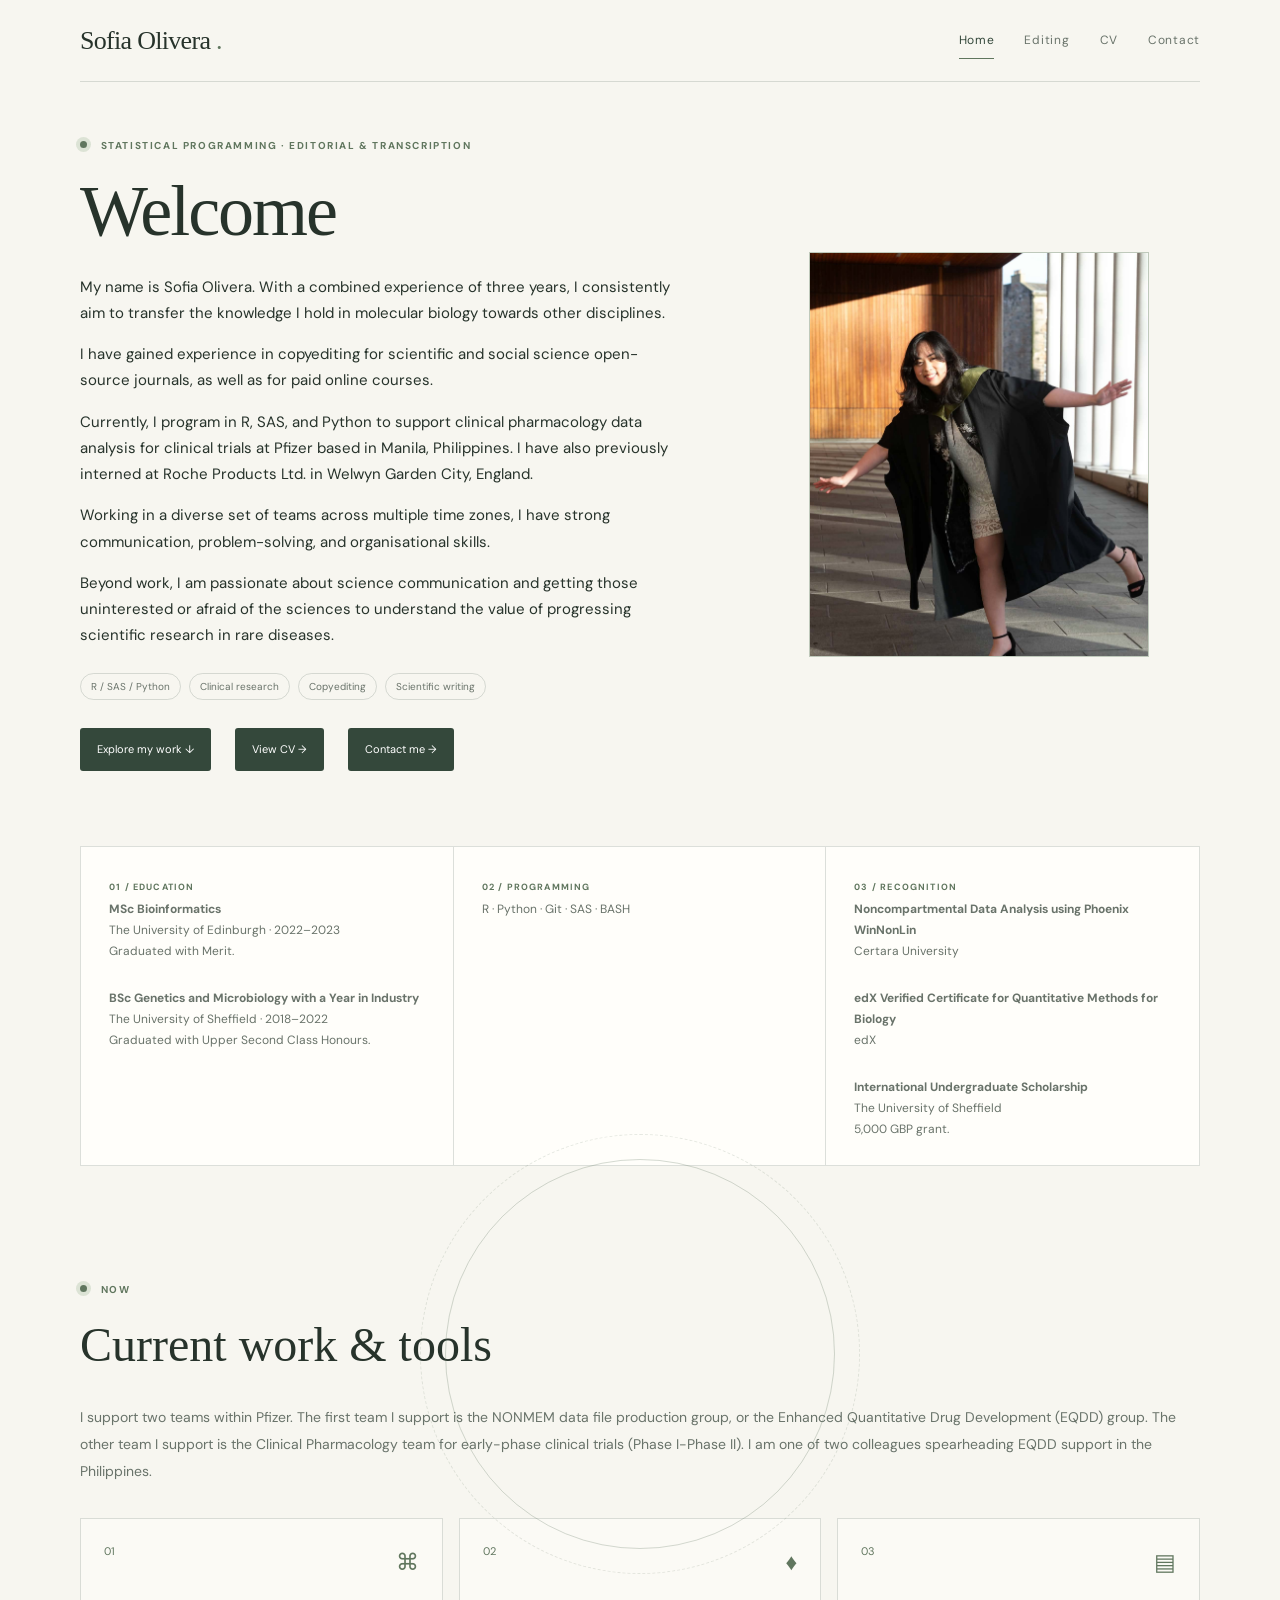
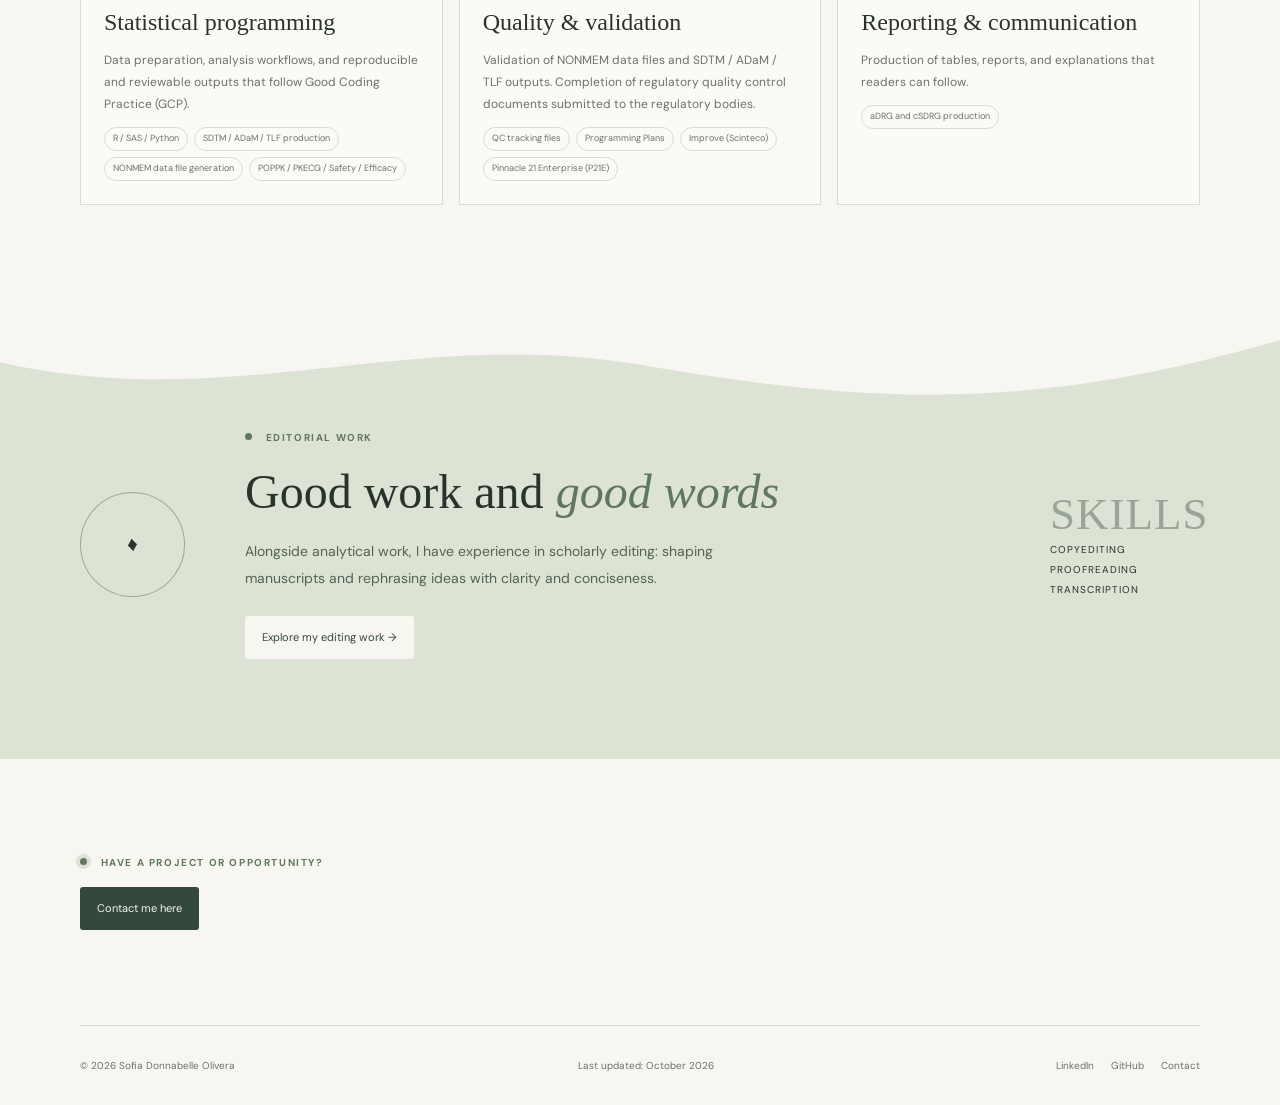
==== commit e7db8501: "Update index.html" ====
--- a/index.html
+++ b/index.html
@@ -52,7 +52,7 @@
       My name is Sofia Olivera. With a combined experience of three years, I consistently aim to transfer the knowledge I hold in molecular biology towards other disciplines. 
      </p>
      <p>
-      I have gained experience in copy editing for scientific and social science open-source journals, as well as for paid online courses. 
+      I have gained experience in copyediting for scientific and social science open-source journals, as well as for paid online courses. 
      </p>
      <p>
       Currently, I program in R, SAS, and Python to support clinical pharmacology data analysis for clinical trials at Pfizer based in Manila, Philippines. I have also previously interned at Roche Products Ltd. in Welwyn Garden City, England.
@@ -282,7 +282,7 @@
        Alongside analytical work, I have experience in scholarly editing: shaping manuscripts and rephrasing ideas with clarity and conciseness.
       </p>
       <a class="button light" href="editing.html">
-       Explore my editing work &nearrow;
+       Explore my editing work &rarr;
       </a>
      </div>
      <div class="side">
@@ -318,7 +318,7 @@
     Last updated: October 2026
    </span>
    <div class="footlinks">
-    <a href="www.linkedin.com/in/sofia-donnabelle-olivera">
+    <a href="https://www.linkedin.com/in/sofia-donnabelle-olivera">
      LinkedIn
     </a>
     <a href="https://github.com/oliveramds/">
--- a/styles.css
+++ b/styles.css
@@ -653,7 +653,9 @@
         width:calc(100% - 36px)
     }
     .header {
-        height:72px
+        height:72px;
+        position: relative;
+        z-index: 999;
     }
     .menu {
         display:block
@@ -670,6 +672,7 @@
         box-shadow:0 12px 28px #34483b12;
         flex-direction:column;
         gap:5px
+        z-index: 999;
     }
     nav.open {
         display:flex
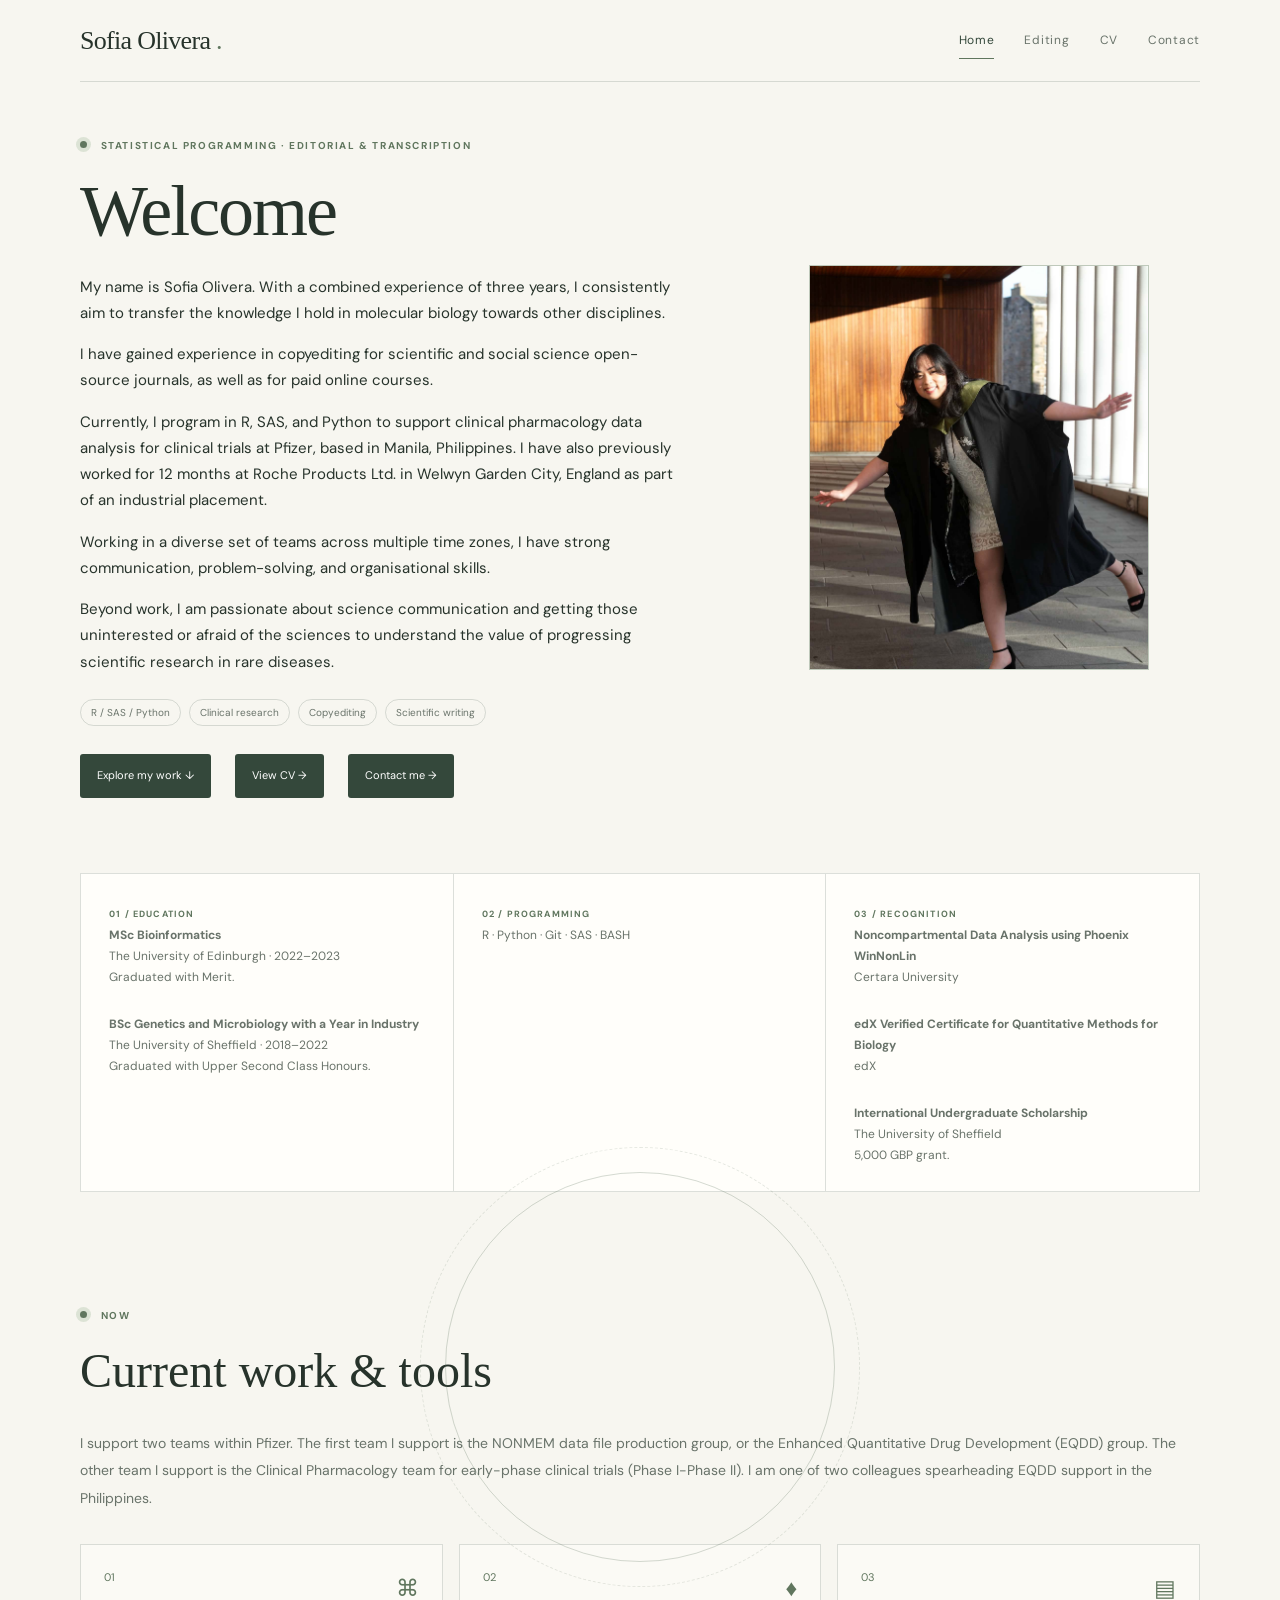
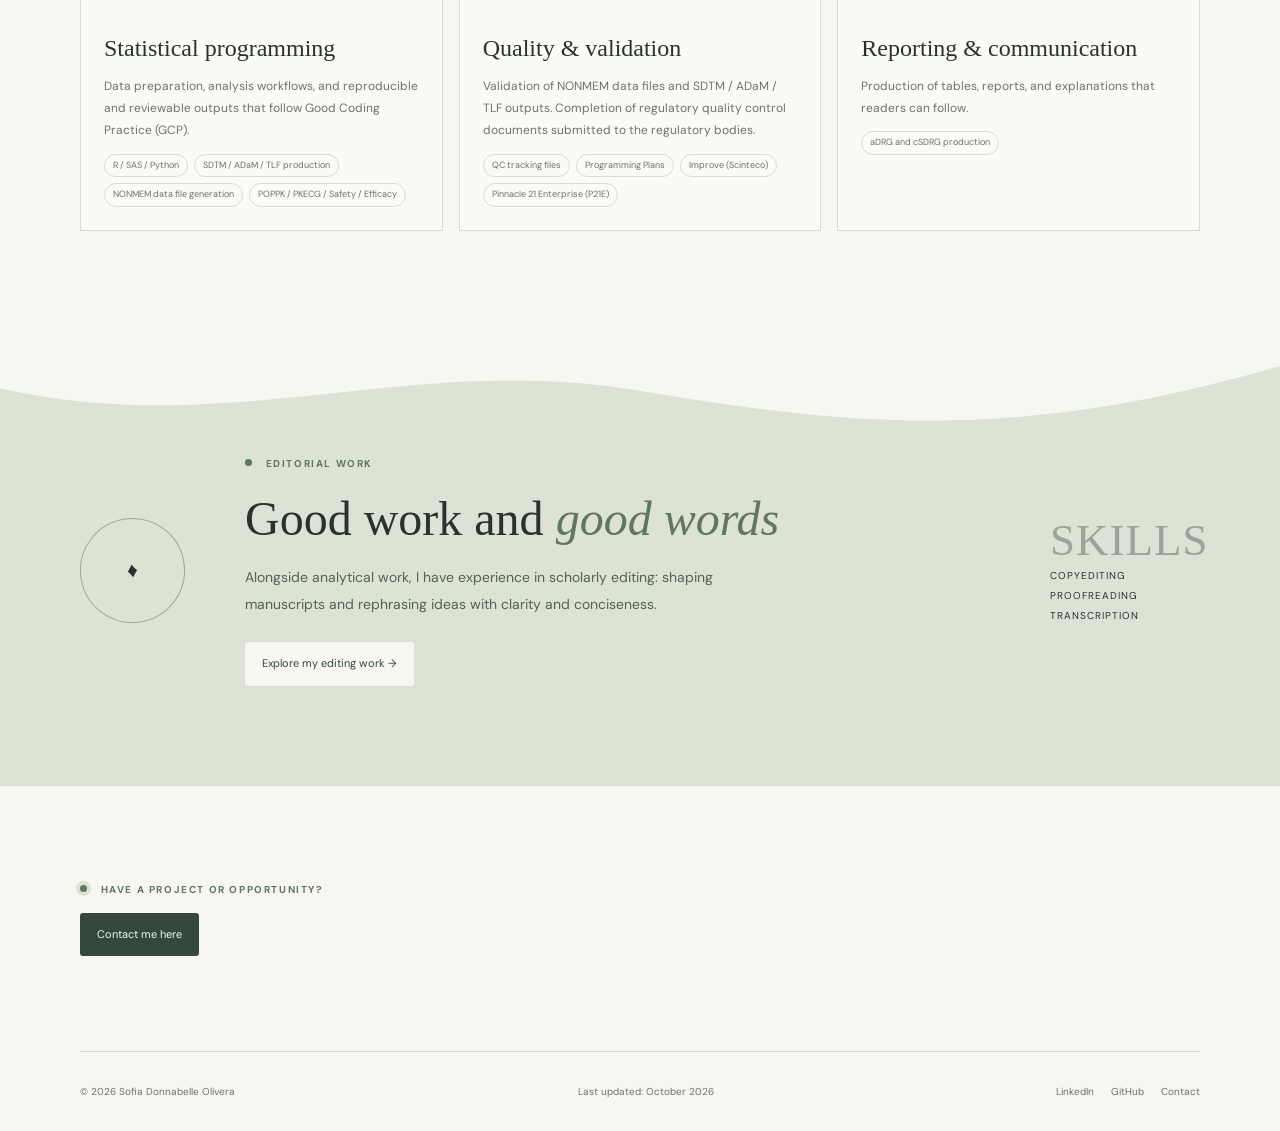
==== commit 696d1717: "Update index.html" ====
--- a/index.html
+++ b/index.html
@@ -55,7 +55,7 @@
       I have gained experience in copyediting for scientific and social science open-source journals, as well as for paid online courses. 
      </p>
      <p>
-      Currently, I program in R, SAS, and Python to support clinical pharmacology data analysis for clinical trials at Pfizer based in Manila, Philippines. I have also previously interned at Roche Products Ltd. in Welwyn Garden City, England.
+      Currently, I program in R, SAS, and Python to support clinical pharmacology data analysis for clinical trials at Pfizer, based in Manila, Philippines. I have also previously worked for 12 months at Roche Products Ltd. in Welwyn Garden City, England as part of an industrial placement.
      </p>
      <p>
       Working in a diverse set of teams across multiple time zones, I have strong communication, problem-solving, and organisational skills. 
